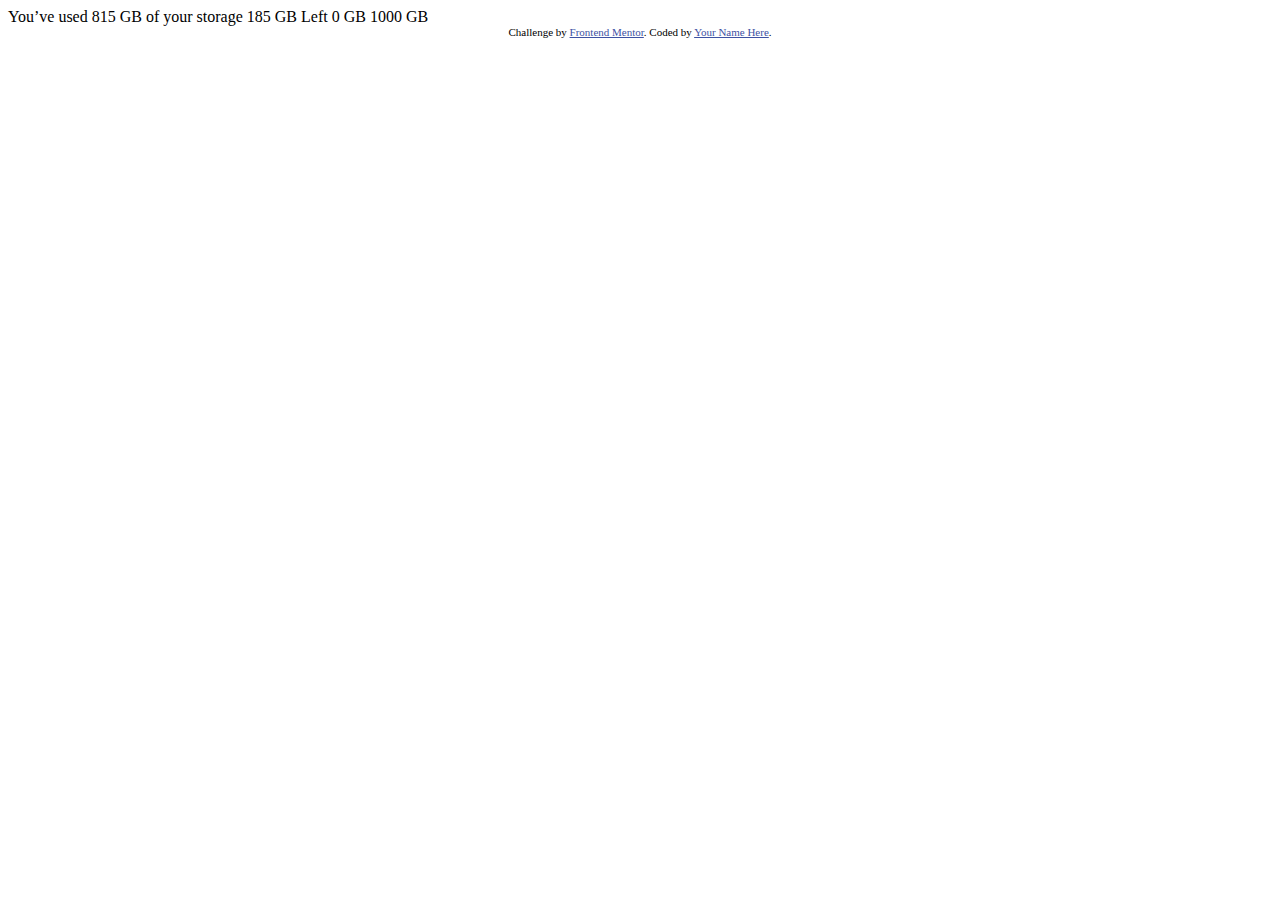
==== fylo-data-storage-component-master/index.html @ 5831f9df "primeiro projeto no frontendmentor" ====
<!DOCTYPE html>
<html lang="en">
<head>
  <meta charset="UTF-8">
  <meta name="viewport" content="width=device-width, initial-scale=1.0"> <!-- displays site properly based on user's device -->

  <link rel="icon" type="image/png" sizes="32x32" href="./images/favicon-32x32.png">
  
  <title>Frontend Mentor | Fylo data storage component</title>

  <!-- Feel free to remove these styles or customise in your own stylesheet 👍 -->
  <style>
    .attribution { font-size: 11px; text-align: center; }
    .attribution a { color: hsl(228, 45%, 44%); }
  </style>
</head>
<body>

  You’ve used 815 GB of your storage

  185 GB Left
  
  0 GB
  1000 GB
  
  <div class="attribution">
    Challenge by <a href="https://www.frontendmentor.io?ref=challenge" target="_blank">Frontend Mentor</a>. 
    Coded by <a href="#">Your Name Here</a>.
  </div>
</body>
</html>
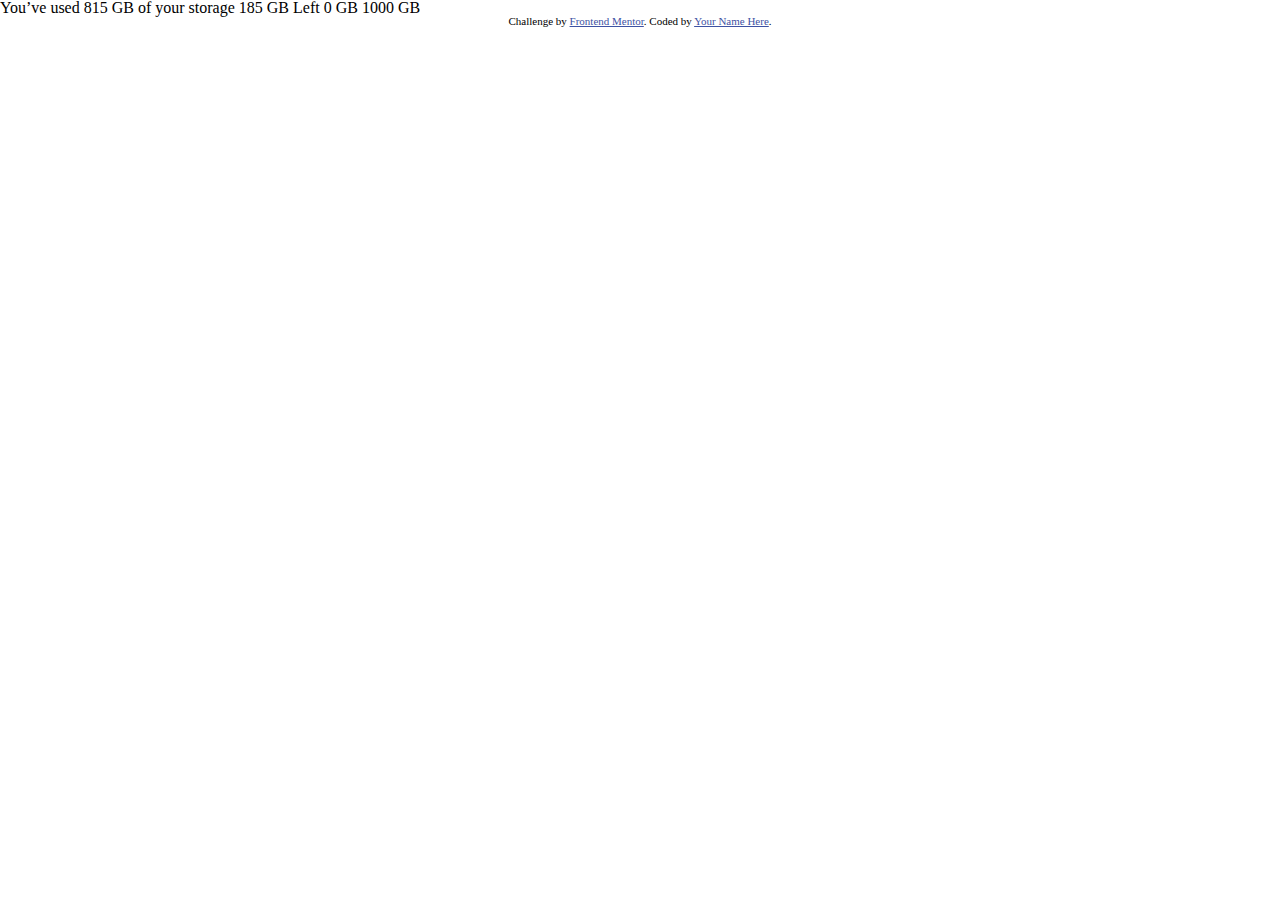
==== commit 46dc92e2: "adicionando os arquivos de estilo" ====
--- a/fylo-data-storage-component-master/index.html
+++ b/fylo-data-storage-component-master/index.html
@@ -5,6 +5,9 @@
   <meta name="viewport" content="width=device-width, initial-scale=1.0"> <!-- displays site properly based on user's device -->
 
   <link rel="icon" type="image/png" sizes="32x32" href="./images/favicon-32x32.png">
+  <link rel="stylesheet" href="style.css">
+  <link href="https://fonts.googleapis.com/css2?family=Raleway:ital,wght@0,100;0,200;0,300;0,400;0,500;0,600;0,700;0,800;0,900;1,100;1,200;1,300;1,400;1,500;1,600;1,700;1,800;1,900&display=swap" rel="stylesheet">
+  <link rel="stylesheet" href="reset.css">
   
   <title>Frontend Mentor | Fylo data storage component</title>
 
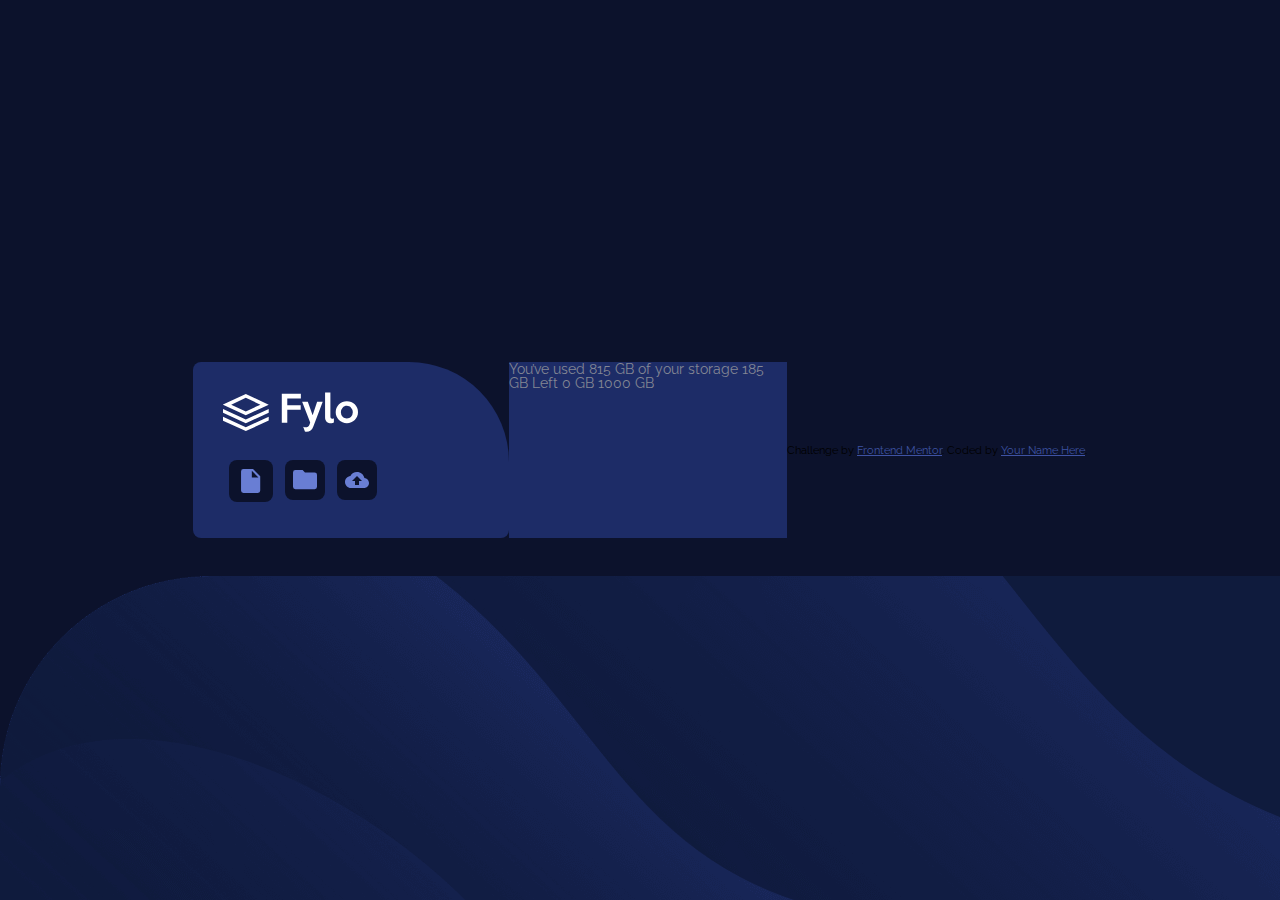
==== commit 5738bb30: "end of the div options" ====
--- a/fylo-data-storage-component-master/index.html
+++ b/fylo-data-storage-component-master/index.html
@@ -5,10 +5,9 @@
   <meta name="viewport" content="width=device-width, initial-scale=1.0"> <!-- displays site properly based on user's device -->
 
   <link rel="icon" type="image/png" sizes="32x32" href="./images/favicon-32x32.png">
+  <link rel="stylesheet" href="reset.css">
   <link rel="stylesheet" href="style.css">
-  <link href="https://fonts.googleapis.com/css2?family=Raleway:ital,wght@0,100;0,200;0,300;0,400;0,500;0,600;0,700;0,800;0,900;1,100;1,200;1,300;1,400;1,500;1,600;1,700;1,800;1,900&display=swap" rel="stylesheet">
-  <link rel="stylesheet" href="reset.css">
-  
+
   <title>Frontend Mentor | Fylo data storage component</title>
 
   <!-- Feel free to remove these styles or customise in your own stylesheet 👍 -->
@@ -19,13 +18,33 @@
 </head>
 <body>
 
-  You’ve used 815 GB of your storage
+  <div class="container-main">
 
-  185 GB Left
-  
-  0 GB
-  1000 GB
-  
+    <div class="container-options">
+      
+      <a href="index.html"><img src="./images/logo.svg" alt=""><h1>Fylo</h1></a>
+
+      <div class="options"> 
+
+        <input type="document" name="file" class="button">
+        <input type="button" name="folder" class="button">
+        <input type="button" name="upload" class="button">
+      
+      </div>
+
+    </div>
+
+    <div class="storage">
+      You’ve used 815 GB of your storage
+
+      185 GB Left
+      
+      0 GB
+      1000 GB
+    </div>
+
+  </div>
+
   <div class="attribution">
     Challenge by <a href="https://www.frontendmentor.io?ref=challenge" target="_blank">Frontend Mentor</a>. 
     Coded by <a href="#">Your Name Here</a>.
--- a/fylo-data-storage-component-master/style.css
+++ b/fylo-data-storage-component-master/style.css
@@ -0,0 +1,72 @@
+@import url('https://fonts.googleapis.com/css2?family=Raleway:ital,wght@0,100;0,200;0,300;0,400;0,500;0,600;0,700;0,800;0,900;1,100;1,200;1,300;1,400;1,500;1,600;1,700;1,800;1,900&display=swap');
+
+body{
+    font-size: 14px;
+    font-family: 'Raleway', sans-serif;
+    background: url(./images/bg-desktop.png) no-repeat;
+    background-position: bottom -20% right 100%;
+    height: 100vh;
+    display: flex;
+    align-items: center;
+    justify-content: center;
+    background-color: hsl(229, 57%, 11%);
+}
+
+h1{
+    visibility: hidden;
+    display: none;
+}
+
+.container-main{
+    display: flex;
+    align-self: center;
+    justify-content: center;
+}
+
+.container-options{
+    width: 70%;
+    background-color:  hsl(228, 56%, 26%);
+    padding: 30px 0px 30px 30px;
+    border-radius: 8px;
+    border-top-right-radius: 100px;
+}
+
+.container-options > a{
+    display: inline-block;
+    margin-bottom: 20px;
+}
+
+.options{
+    display: flex;
+}
+
+.button{
+    width: 40px;
+    height: 40px;
+    border-radius: 8px;
+    background-color: hsl(229, 57%, 11%);
+    border: none;
+    margin: 6px;
+    color: hsl(243, 100%, 93%);
+    background-repeat: no-repeat;
+    background-position: center center;
+    cursor: pointer;
+}
+
+.button:nth-child(1){
+    background-image: url(./images/icon-document.svg);
+}
+
+.button:nth-child(2){
+    background-image: url(./images/icon-folder.svg);
+}
+
+.button:nth-child(3){
+    background-image: url(./images/icon-upload.svg);
+}
+
+.storage{
+    display: flex;
+    background-color: hsl(228, 56%, 26%);
+    color: hsl(229, 7%, 55%);
+}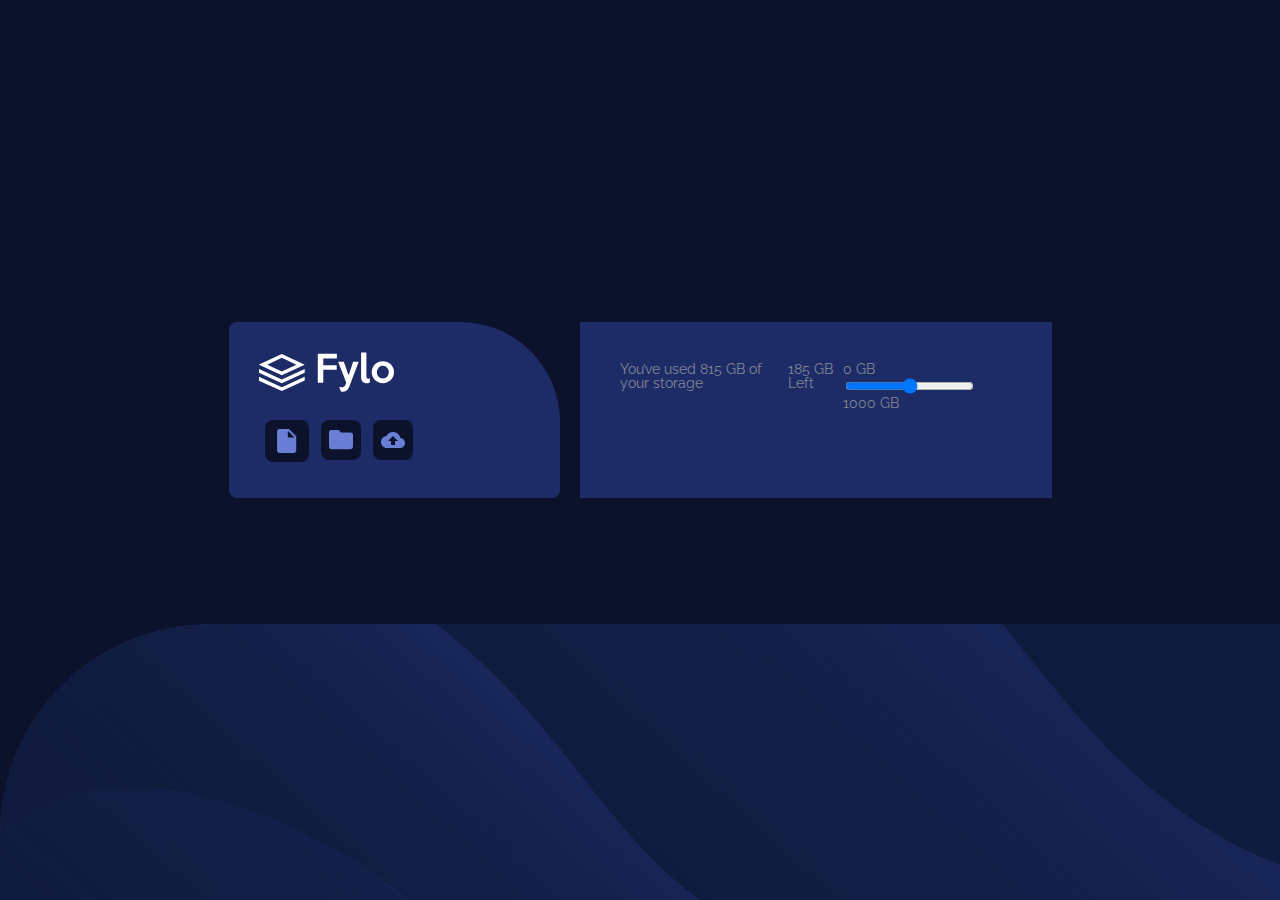
==== commit 9d3c1f64: "styling storage section" ====
--- a/fylo-data-storage-component-master/index.html
+++ b/fylo-data-storage-component-master/index.html
@@ -35,19 +35,23 @@
     </div>
 
     <div class="storage">
-      You’ve used 815 GB of your storage
+      <p>You’ve used <span class="number">815 GB</span> of your storage</p> 
 
-      185 GB Left
+      <p><span class="number">185 GB</span> Left</p> 
       
-      0 GB
-      1000 GB
+      <div class="limit">
+        <span class="number start">0 GB</span>
+        <input type="range" name="" id="">
+        <span class="number end">1000 GB</span>
+      </div>
+      
     </div>
 
   </div>
 
-  <div class="attribution">
+  <!-- <div class="attribution">
     Challenge by <a href="https://www.frontendmentor.io?ref=challenge" target="_blank">Frontend Mentor</a>. 
     Coded by <a href="#">Your Name Here</a>.
-  </div>
+  </div> -->
 </body>
 </html>--- a/fylo-data-storage-component-master/style.css
+++ b/fylo-data-storage-component-master/style.css
@@ -4,7 +4,7 @@
     font-size: 14px;
     font-family: 'Raleway', sans-serif;
     background: url(./images/bg-desktop.png) no-repeat;
-    background-position: bottom -20% right 100%;
+    background-position: bottom -30% right 100%;
     height: 100vh;
     display: flex;
     align-items: center;
@@ -21,14 +21,16 @@
     display: flex;
     align-self: center;
     justify-content: center;
+    margin-bottom: 80px;
 }
 
 .container-options{
-    width: 70%;
+    width: 50%;
     background-color:  hsl(228, 56%, 26%);
     padding: 30px 0px 30px 30px;
     border-radius: 8px;
     border-top-right-radius: 100px;
+    margin-right: 20px;
 }
 
 .container-options > a{
@@ -69,4 +71,5 @@
     display: flex;
     background-color: hsl(228, 56%, 26%);
     color: hsl(229, 7%, 55%);
+    padding: 40px;
 }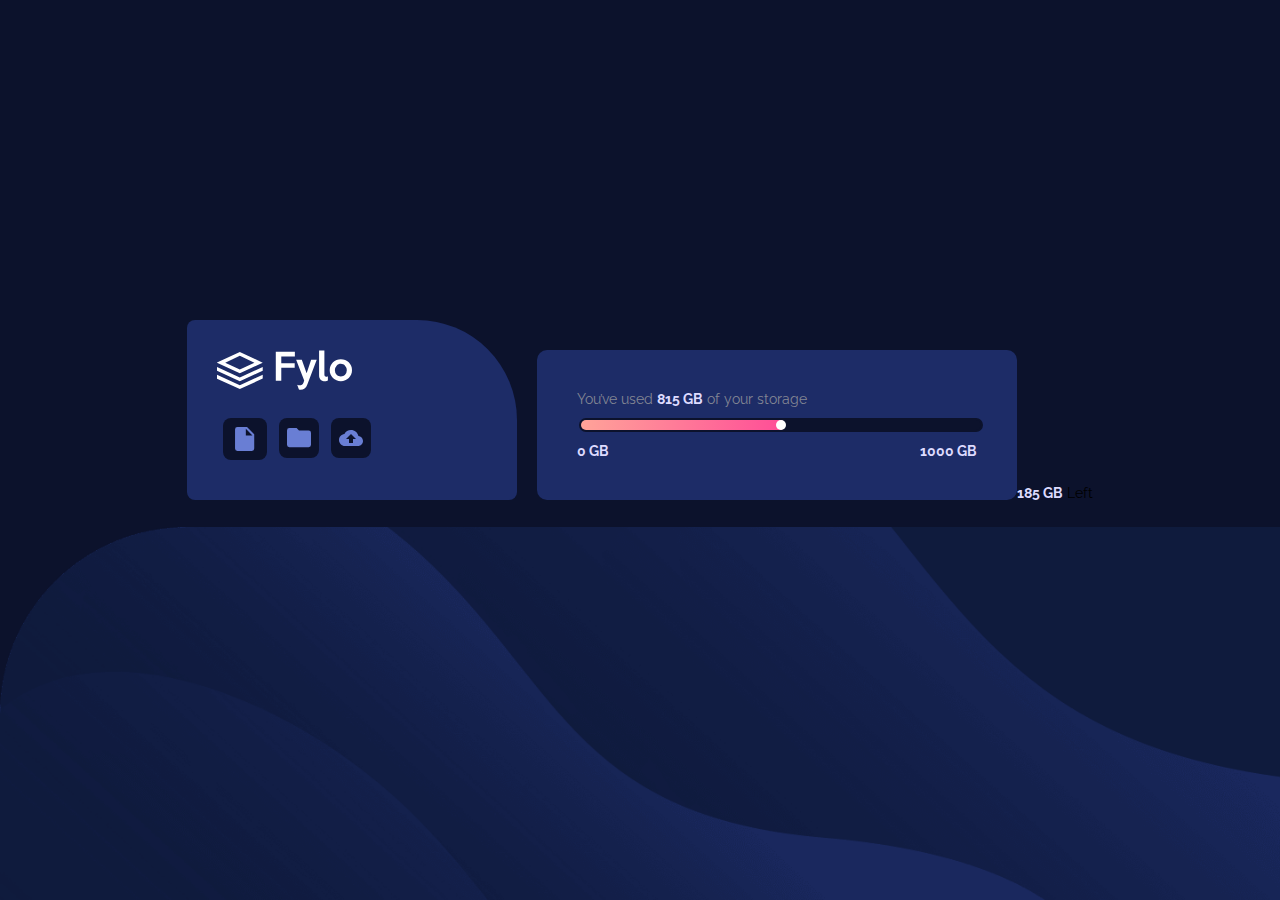
==== commit ecae5cb2: "styling range input" ====
--- a/fylo-data-storage-component-master/index.html
+++ b/fylo-data-storage-component-master/index.html
@@ -35,19 +35,26 @@
     </div>
 
     <div class="storage">
+
       <p>You’ve used <span class="number">815 GB</span> of your storage</p> 
 
-      <p><span class="number">185 GB</span> Left</p> 
-      
       <div class="limit">
+
+        <div class="bar-progress"></div>
+        <input class="slider" type="range" name="" id="" min="0" max="10">
+
         <span class="number start">0 GB</span>
-        <input type="range" name="" id="">
         <span class="number end">1000 GB</span>
+
       </div>
       
     </div>
 
+    <div class="ballon">
+      <p><span class="number">185 GB</span> Left</p>
+    </div>
   </div>
+  
 
   <!-- <div class="attribution">
     Challenge by <a href="https://www.frontendmentor.io?ref=challenge" target="_blank">Frontend Mentor</a>. 
--- a/fylo-data-storage-component-master/style.css
+++ b/fylo-data-storage-component-master/style.css
@@ -4,7 +4,8 @@
     font-size: 14px;
     font-family: 'Raleway', sans-serif;
     background: url(./images/bg-desktop.png) no-repeat;
-    background-position: bottom -30% right 100%;
+    background-position: center bottom;
+    background-size: 100vw;
     height: 100vh;
     display: flex;
     align-items: center;
@@ -19,18 +20,19 @@
 
 .container-main{
     display: flex;
-    align-self: center;
+    align-items: flex-end;
     justify-content: center;
     margin-bottom: 80px;
 }
 
 .container-options{
-    width: 50%;
+    min-width: 300px;
     background-color:  hsl(228, 56%, 26%);
-    padding: 30px 0px 30px 30px;
+    padding: 30px 0px 0px 30px;
     border-radius: 8px;
     border-top-right-radius: 100px;
     margin-right: 20px;
+    height: 150px;
 }
 
 .container-options > a{
@@ -49,7 +51,6 @@
     background-color: hsl(229, 57%, 11%);
     border: none;
     margin: 6px;
-    color: hsl(243, 100%, 93%);
     background-repeat: no-repeat;
     background-position: center center;
     cursor: pointer;
@@ -69,7 +70,79 @@
 
 .storage{
     display: flex;
+    flex-direction: column;
     background-color: hsl(228, 56%, 26%);
+    justify-content: center;
     color: hsl(229, 7%, 55%);
-    padding: 40px;
+    padding: 0px 40px;
+    min-width: 400px;
+    font-weight: 400;
+    border-radius: 10px;
+    height: 150px;
+    /* margin-top: 50px; */
+}
+
+.slider {
+    -webkit-appearance: none;
+    width: 100%;
+    height: 10px;
+    background:  hsl(229, 57%, 11%);
+    border: 2px solid hsl(229, 57%, 11%);
+    border-radius: 10px;
+    outline: none;
+  }
+  
+  .slider::-webkit-slider-thumb {
+    -webkit-appearance: none;
+    appearance: none;
+    width: 10px;
+    height: 10px;
+    border-radius: 50%;
+    background: #fff;
+    cursor: pointer;
+    z-index: 1;
+    position: relative;
+  }
+  
+  .slider::-moz-range-thumb {
+    width: 25px;
+    height: 25px;
+    background: #fff;
+    cursor: pointer;
+  }
+
+.limit{
+    position: relative;
+}
+
+.bar-progress{
+    width: 204px;
+    height: 10px;
+    border-radius: 10px;
+    background-image: linear-gradient(90deg,hsl(6, 100%, 80%),hsl(335, 100%, 65%));
+    position: absolute;
+    top: 4px;
+    left: 4px;
+}
+
+.storage > p{
+    margin-bottom: 10px;
+}
+
+.number{
+    font-weight: 700;
+    color: hsl(243, 100%, 93%);
+}
+
+input ~ .number{
+    margin-top: 10px;
+}
+
+.start{
+    align-self: flex-start;
+    float: left;
+}
+
+.end{
+    float: right;
 }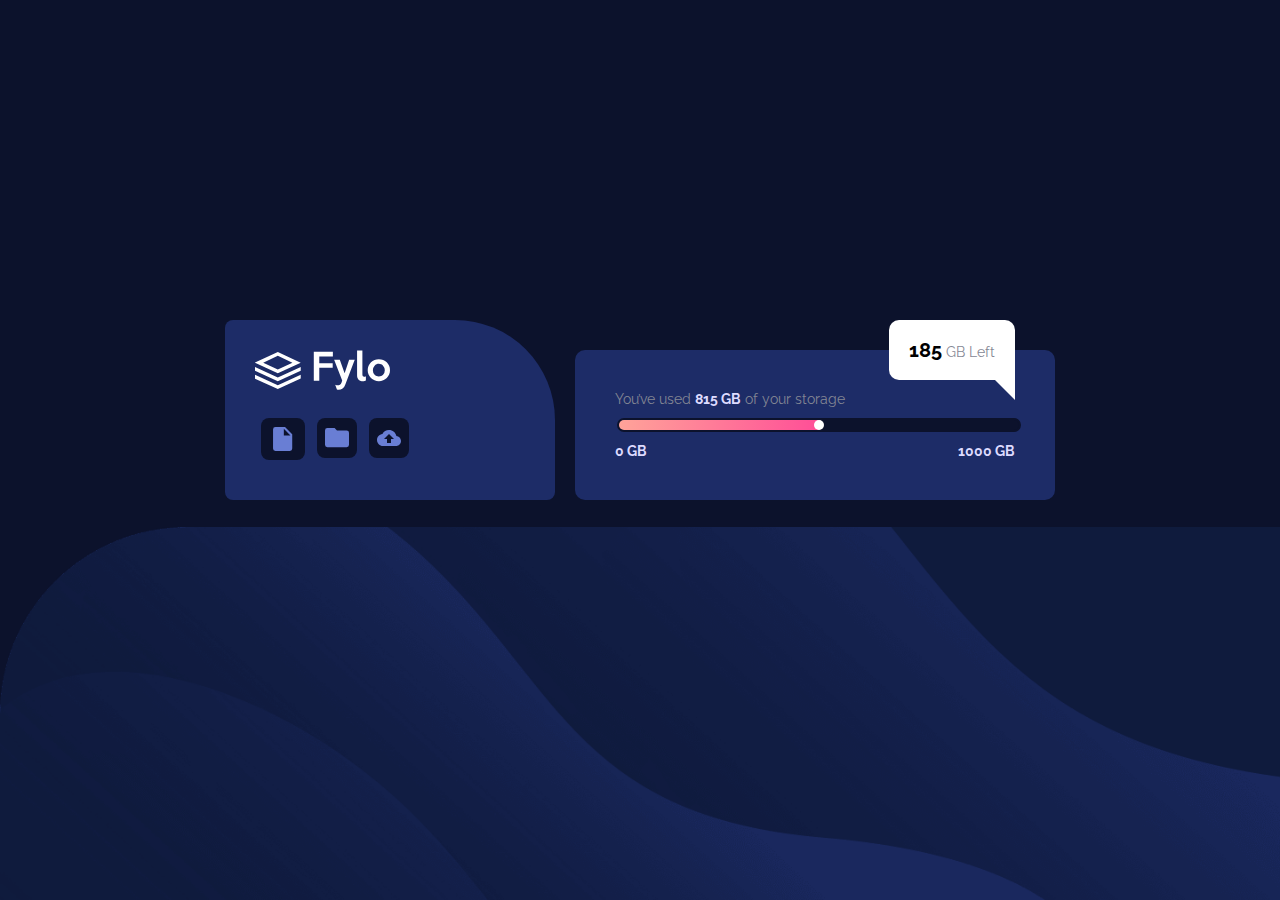
==== commit b2f88755: "styling ballon" ====
--- a/fylo-data-storage-component-master/index.html
+++ b/fylo-data-storage-component-master/index.html
@@ -51,7 +51,7 @@
     </div>
 
     <div class="ballon">
-      <p><span class="number">185 GB</span> Left</p>
+      <p><span class="number">185</span> GB Left</p>
     </div>
   </div>
   
--- a/fylo-data-storage-component-master/style.css
+++ b/fylo-data-storage-component-master/style.css
@@ -23,6 +23,7 @@
     align-items: flex-end;
     justify-content: center;
     margin-bottom: 80px;
+    position: relative;
 }
 
 .container-options{
@@ -145,4 +146,30 @@
 
 .end{
     float: right;
+}
+
+.ballon{
+    background-color: #fff;
+    color:hsl(229, 7%, 55%);
+    font-weight: 400;
+    padding: 20px;
+    border-radius: 10px;
+    position: absolute;
+    top: 0%;
+    left: 80%;
+}
+
+.ballon::after{
+    content: '';
+    border: 30px solid transparent;
+    border-right-color: white;
+    position: absolute;
+    right: 0;
+    bottom: -20px;
+}
+
+.ballon .number{
+    color: #000;
+    font-weight: 700;
+    font-size: 20px;
 }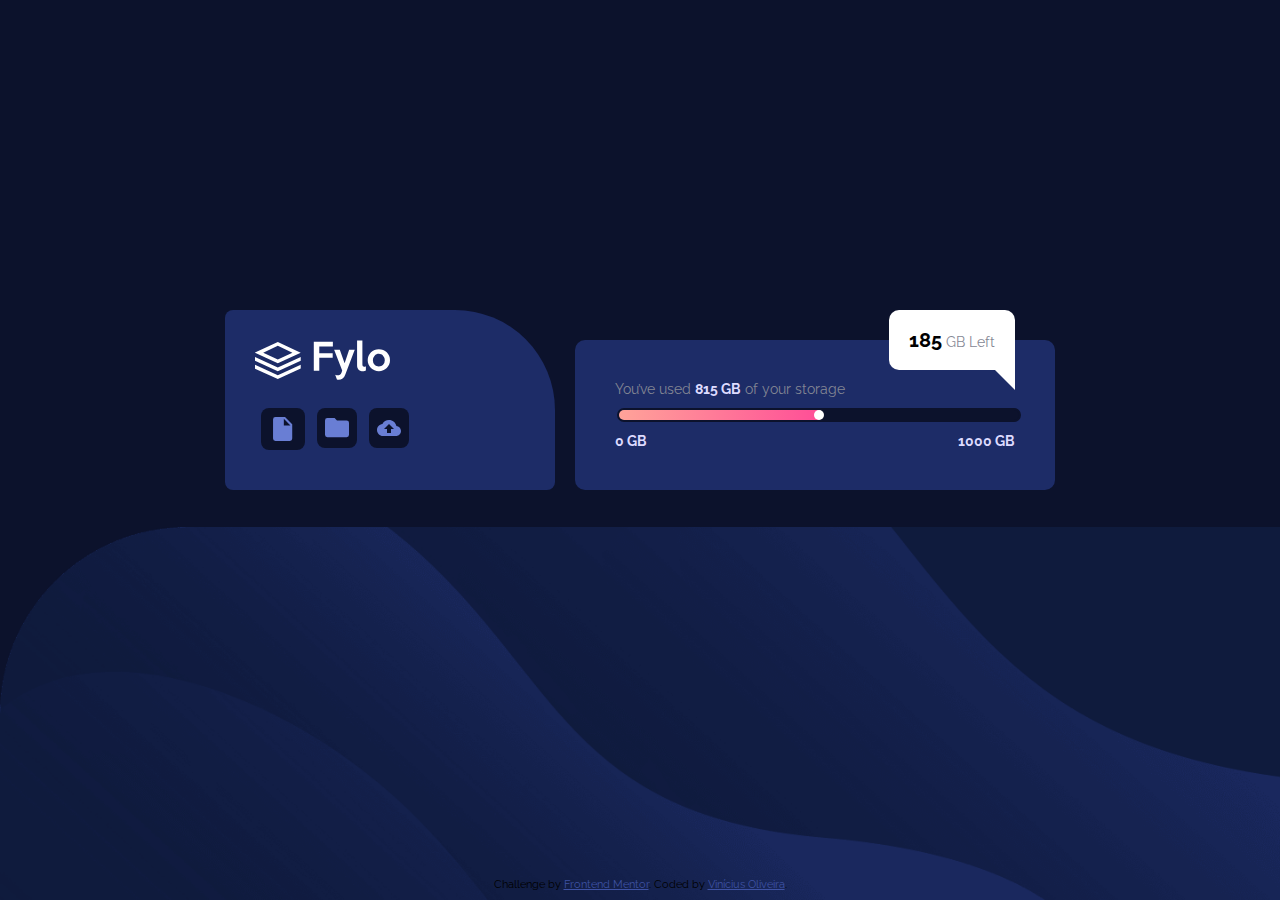
==== commit c6c47741: "Update index.html" ====
--- a/fylo-data-storage-component-master/index.html
+++ b/fylo-data-storage-component-master/index.html
@@ -12,7 +12,7 @@
 
   <!-- Feel free to remove these styles or customise in your own stylesheet 👍 -->
   <style>
-    .attribution { font-size: 11px; text-align: center; }
+    .attribution { font-size: 11px; text-align: center; width: 300px; margin: 0 auto; position: absolute; bottom: 10px;}
     .attribution a { color: hsl(228, 45%, 44%); }
   </style>
 </head>
@@ -54,11 +54,10 @@
       <p><span class="number">185</span> GB Left</p>
     </div>
   </div>
-  
+    <div class="attribution">
+      Challenge by <a href="https://www.frontendmentor.io?ref=challenge" target="_blank">Frontend Mentor</a>. 
+      Coded by <a href="https://github.com/viniciusoln">Vinícius Oliveira</a>.
+    </div> 
 
-  <!-- <div class="attribution">
-    Challenge by <a href="https://www.frontendmentor.io?ref=challenge" target="_blank">Frontend Mentor</a>. 
-    Coded by <a href="#">Your Name Here</a>.
-  </div> -->
 </body>
 </html>--- a/fylo-data-storage-component-master/style.css
+++ b/fylo-data-storage-component-master/style.css
@@ -22,7 +22,7 @@
     display: flex;
     align-items: flex-end;
     justify-content: center;
-    margin-bottom: 80px;
+    margin-bottom: 100px;
     position: relative;
 }
 
@@ -172,4 +172,47 @@
     color: #000;
     font-weight: 700;
     font-size: 20px;
+}
+
+@media screen and (max-width: 840px){
+    body{
+       background: url("./images/bg-mobile.png") center center no-repeat;
+       background-size: cover;
+    }
+
+    .container-main{
+        flex-direction: column;
+        justify-content: center;
+        align-items: center;
+        width: 50%;
+    }
+
+    .container-options{
+        margin: 20px 0px;
+        width: 100%;
+        padding: 20px 50px;
+        padding-bottom: 0px;
+        min-width: 0;
+    }
+
+    .storage{
+        width: 100%;
+        min-width: 0;
+        padding: 0px 50px;
+    }
+
+    .bar-progress{
+        width: 50%;
+    }
+
+    .ballon::after{
+        display: none;
+    }
+
+    .ballon{
+        position: absolute;
+        top: 92%;
+        left: 50%;
+        transform: translateX(-50%);
+    }
 }